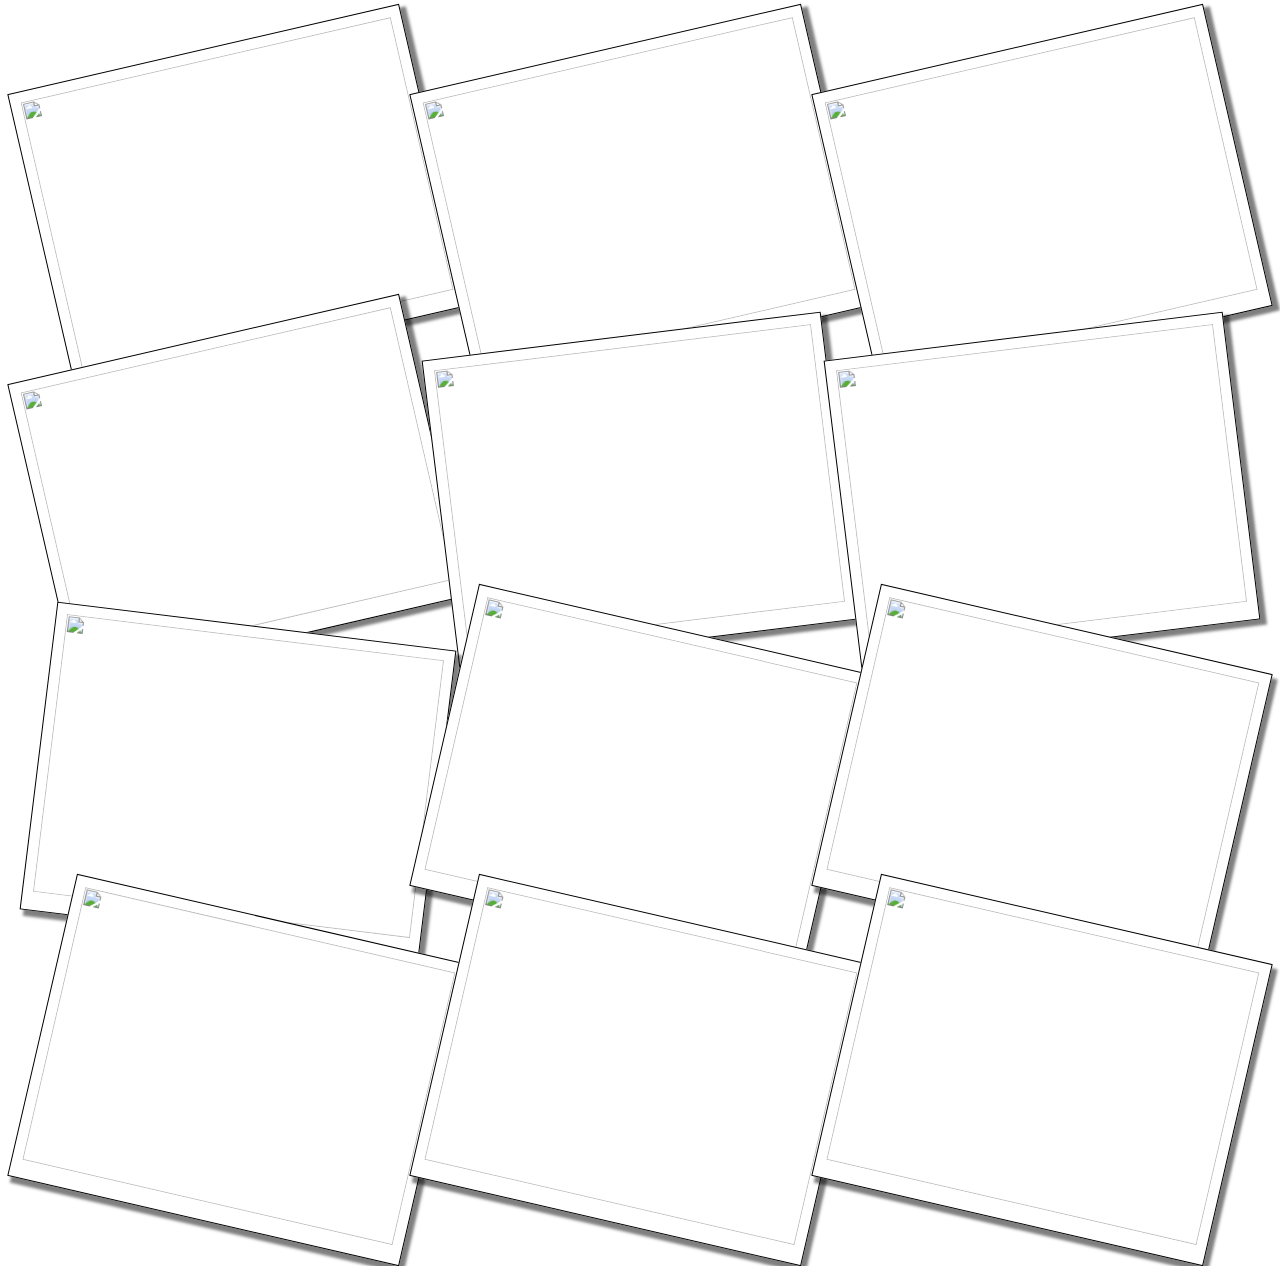
==== Site__Task 2/index.html @ 618dbcf5 "add TASK 2" ====
<!DOCTYPE html>
<html lang="en">

<head>
    <meta charset="UTF-8">
    <title>Flex Gallerey</title>
    <link rel="stylesheet" href="./static/style/styles.css">
</head>

<body>
    <div class="FlexGaleryConatiner">
        <div class="ElementGallery">
            <img src="/static/img/1.jpg" alt="" class="ImgElementGallery">
        </div>
        <div class="ElementGallery">
            <img src="/static/img/2.jpg" alt="" class="ImgElementGallery">
        </div>
        <div class="ElementGallery">
            <img src="/static/img/3.jpg" alt="" class="ImgElementGallery">
        </div>
        <div class="ElementGallery">
            <img src="/static/img/4.jpg" alt="" class="ImgElementGallery">
        </div>
        <div class="ElementGallery">
            <img src="/static/img/5.jpg" alt="" class="ImgElementGallery">
        </div>
        <div class="ElementGallery">
            <img src="/static/img/6.jpg" alt="" class="ImgElementGallery">
        </div>
        <div class="ElementGallery">
            <img src="/static/img/7.jpg" alt="" class="ImgElementGallery">
        </div>
        <div class="ElementGallery">
            <img src="/static/img/8.jpg" alt="" class="ImgElementGallery">
        </div>
        <div class="ElementGallery">
            <img src="/static/img/9.jpg" alt="" class="ImgElementGallery">
        </div>
        <div class="ElementGallery">
            <img src="/static/img/10.jpg" alt="" class="ImgElementGallery">
        </div>
        <div class="ElementGallery">
            <img src="/static/img/11.jpg" alt="" class="ImgElementGallery">
        </div>
        <div class="ElementGallery">
            <img src="/static/img/12.jpg" alt="" class="ImgElementGallery">
        </div>
    </div>


</body>

</html>
---- Site__Task 2/static/style/styles.css ----
html, body {
    height: 100%;
}
* {
    margin: 0px;
    padding: 0px;
}
img {
    max-width: 100%;
}



.FlexGaleryConatiner{
    margin-top: 45px;
    display: flex;
    align-items: center;
    flex-direction: row;
    justify-content: center;
    flex-wrap: wrap;
}

.ElementGallery{
    width: 380px;
    height: 280px;
    border: 1px solid black;
    background-color: white;
    box-shadow: 5px 5px 3px 1px rgba(0,0,0,0.5);
    padding-top: 10px;
    padding-bottom: 18px;
    padding-left: 10px;
    padding-right: 10px;
    margin-bottom: -20px;
}

/* * Первые 4 елемента */
.ElementGallery:nth-child(-n+4){
    transform: rotate(-13deg);
}

/* * 4-5 елемента */
.ElementGallery:nth-child(5){
    transform: rotate(-7deg);
}
.ElementGallery:nth-child(6){
    transform: rotate(-7deg);
}

/* * 7-8 елемента */
.ElementGallery:nth-child(7){
    transform: rotate(7deg);
}
.ElementGallery:nth-child(8){
    transform: rotate(7deg);
}

/* * Последние 4 елемента */
.ElementGallery:nth-child(1n+8){
    transform: rotate(+13deg);
}

.ImgElementGallery{
    display: block;
    object-fit: cover;
    height: 100%;
    width: 100%;
}
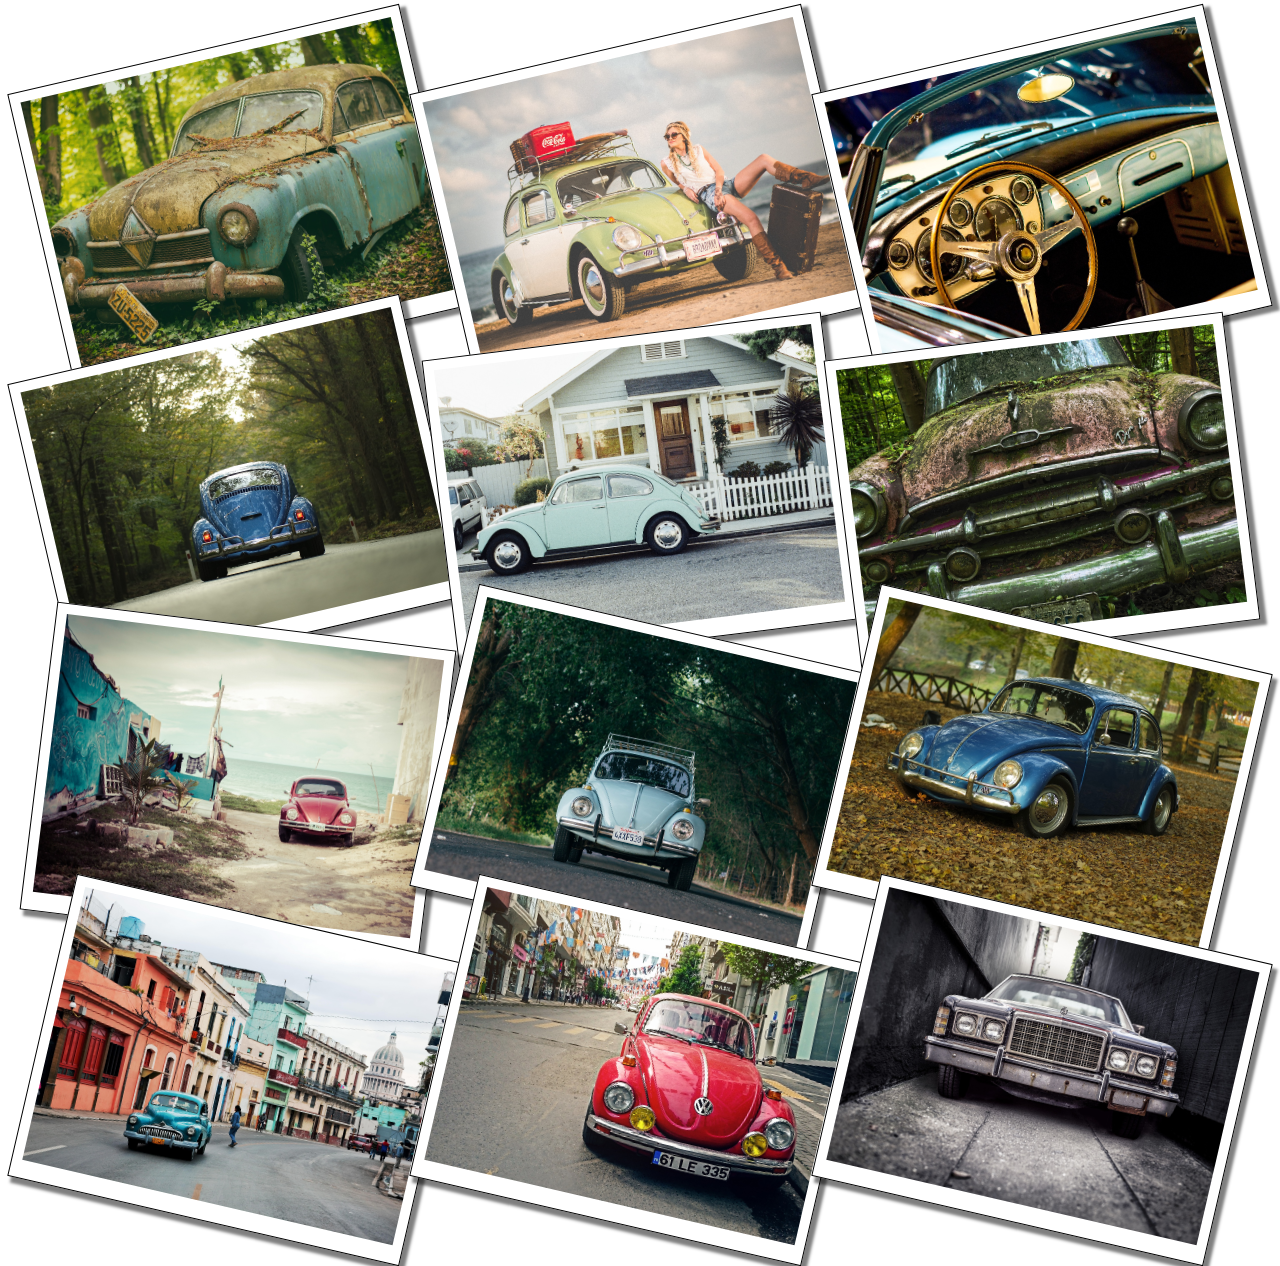
==== commit 27984016: "fix TASK 2" ====
--- a/Site__Task 2/index.html
+++ b/Site__Task 2/index.html
@@ -10,40 +10,40 @@
 <body>
     <div class="FlexGaleryConatiner">
         <div class="ElementGallery">
-            <img src="/static/img/1.jpg" alt="" class="ImgElementGallery">
+            <img src="static/img/1.jpg" alt="" class="ImgElementGallery">
         </div>
         <div class="ElementGallery">
-            <img src="/static/img/2.jpg" alt="" class="ImgElementGallery">
+            <img src="static/img/2.jpg" alt="" class="ImgElementGallery">
         </div>
         <div class="ElementGallery">
-            <img src="/static/img/3.jpg" alt="" class="ImgElementGallery">
+            <img src="static/img/3.jpg" alt="" class="ImgElementGallery">
         </div>
         <div class="ElementGallery">
-            <img src="/static/img/4.jpg" alt="" class="ImgElementGallery">
+            <img src="static/img/4.jpg" alt="" class="ImgElementGallery">
         </div>
         <div class="ElementGallery">
-            <img src="/static/img/5.jpg" alt="" class="ImgElementGallery">
+            <img src="static/img/5.jpg" alt="" class="ImgElementGallery">
         </div>
         <div class="ElementGallery">
-            <img src="/static/img/6.jpg" alt="" class="ImgElementGallery">
+            <img src="static/img/6.jpg" alt="" class="ImgElementGallery">
         </div>
         <div class="ElementGallery">
-            <img src="/static/img/7.jpg" alt="" class="ImgElementGallery">
+            <img src="static/img/7.jpg" alt="" class="ImgElementGallery">
         </div>
         <div class="ElementGallery">
-            <img src="/static/img/8.jpg" alt="" class="ImgElementGallery">
+            <img src="static/img/8.jpg" alt="" class="ImgElementGallery">
         </div>
         <div class="ElementGallery">
-            <img src="/static/img/9.jpg" alt="" class="ImgElementGallery">
+            <img src="static/img/9.jpg" alt="" class="ImgElementGallery">
         </div>
         <div class="ElementGallery">
-            <img src="/static/img/10.jpg" alt="" class="ImgElementGallery">
+            <img src="static/img/10.jpg" alt="" class="ImgElementGallery">
         </div>
         <div class="ElementGallery">
-            <img src="/static/img/11.jpg" alt="" class="ImgElementGallery">
+            <img src="static/img/11.jpg" alt="" class="ImgElementGallery">
         </div>
         <div class="ElementGallery">
-            <img src="/static/img/12.jpg" alt="" class="ImgElementGallery">
+            <img src="static/img/12.jpg" alt="" class="ImgElementGallery">
         </div>
     </div>
 
--- a/Site__Task 2/static/style/styles.css
+++ b/Site__Task 2/static/style/styles.css
@@ -8,8 +8,6 @@
 img {
     max-width: 100%;
 }
-
-
 
 .FlexGaleryConatiner{
     margin-top: 45px;
@@ -31,7 +29,17 @@
     padding-left: 10px;
     padding-right: 10px;
     margin-bottom: -20px;
+    transition-property: all;
+    transition-duration: 2.5s;
 }
+
+.ElementGallery:hover{
+    transform: rotate(-0deg) !important;
+    z-index: 1;
+    width: 600px;
+    height: 500px;
+}
+
 
 /* * Первые 4 елемента */
 .ElementGallery:nth-child(-n+4){
